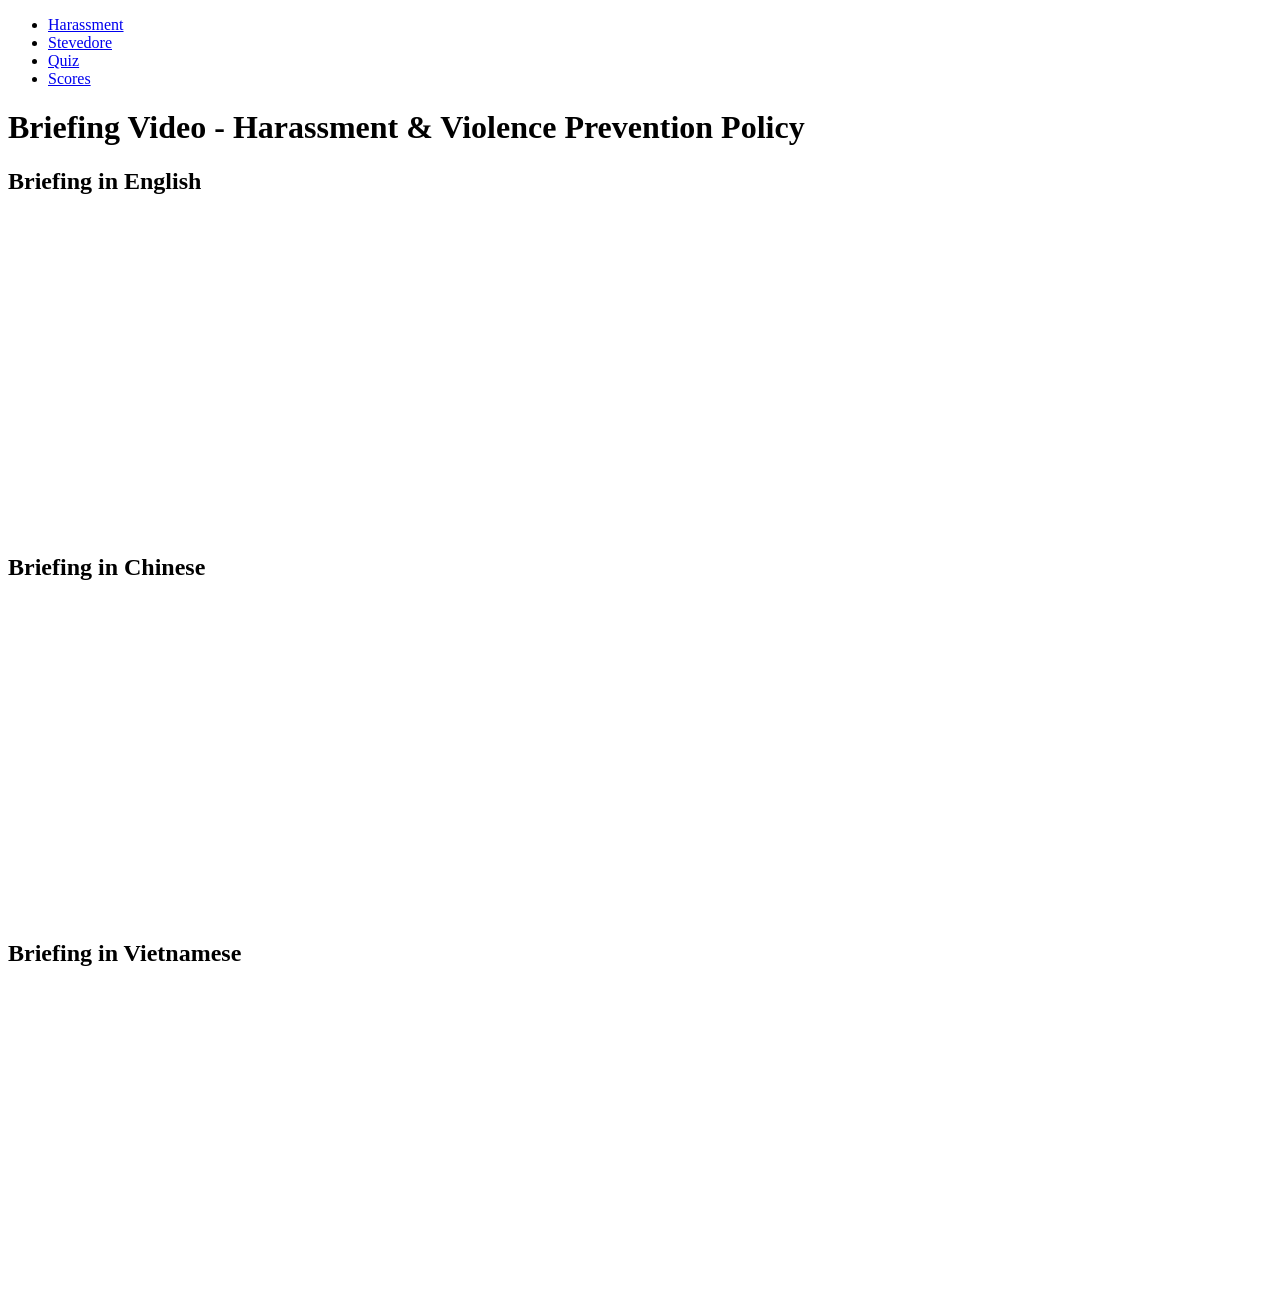
==== index.html @ 737272a7 "Create index.html" ====
<!DOCTYPE html>
<html lang="zh-TW">
<head>
    <meta charset="UTF-8">
    <meta name="viewport" content="width=device-width, initial-scale=1.0">
    <title>Harassment - Ship Briefing</title>
    <link rel="stylesheet" href="style.css">
    <style>
        nav {
            position: sticky !important;
            top: 0 !important;
            z-index: 1000 !important;
        }
    </style>
</head>
<body>
    <nav>
        <ul>
            <li><a href="index.html">Harassment</a></li>
            <li><a href="stevedore.html">Stevedore</a></li>
            <li><a href="quiz.html" class="quiz-btn">Quiz</a></li>
            <li><a href="scores.html">Scores</a></li>
        </ul>
    </nav>
    
    <main>
        <h1>Briefing Video - Harassment & Violence Prevention Policy</h1>
        
        <div class="video-section">
            <h2>Briefing in English</h2>
            <iframe src="https://drive.google.com/file/d/1atNf2AyeIFD1agQZOulrkzwBElAjkSom/preview" width="560" height="315" frameborder="0" allow="autoplay; fullscreen" allowfullscreen></iframe>
        </div>

        <div class="video-section">
            <h2>Briefing in Chinese</h2>
            <iframe src="https://drive.google.com/file/d/1HMPMbSAZPvUs6naJMUf2BOUKKUUCQRhz/preview" width="560" height="315" frameborder="0" allow="autoplay; fullscreen" allowfullscreen></iframe>
        </div>

        <div class="video-section">
            <h2>Briefing in Vietnamese</h2>
            <iframe src="https://drive.google.com/file/d/16ytghFmubyHStCCdfvyIfrXVwiiczQ-4/preview" width="560" height="315" frameborder="0" allow="autoplay; fullscreen" allowfullscreen></iframe>
        </div>
    </main>
</body>
</html>
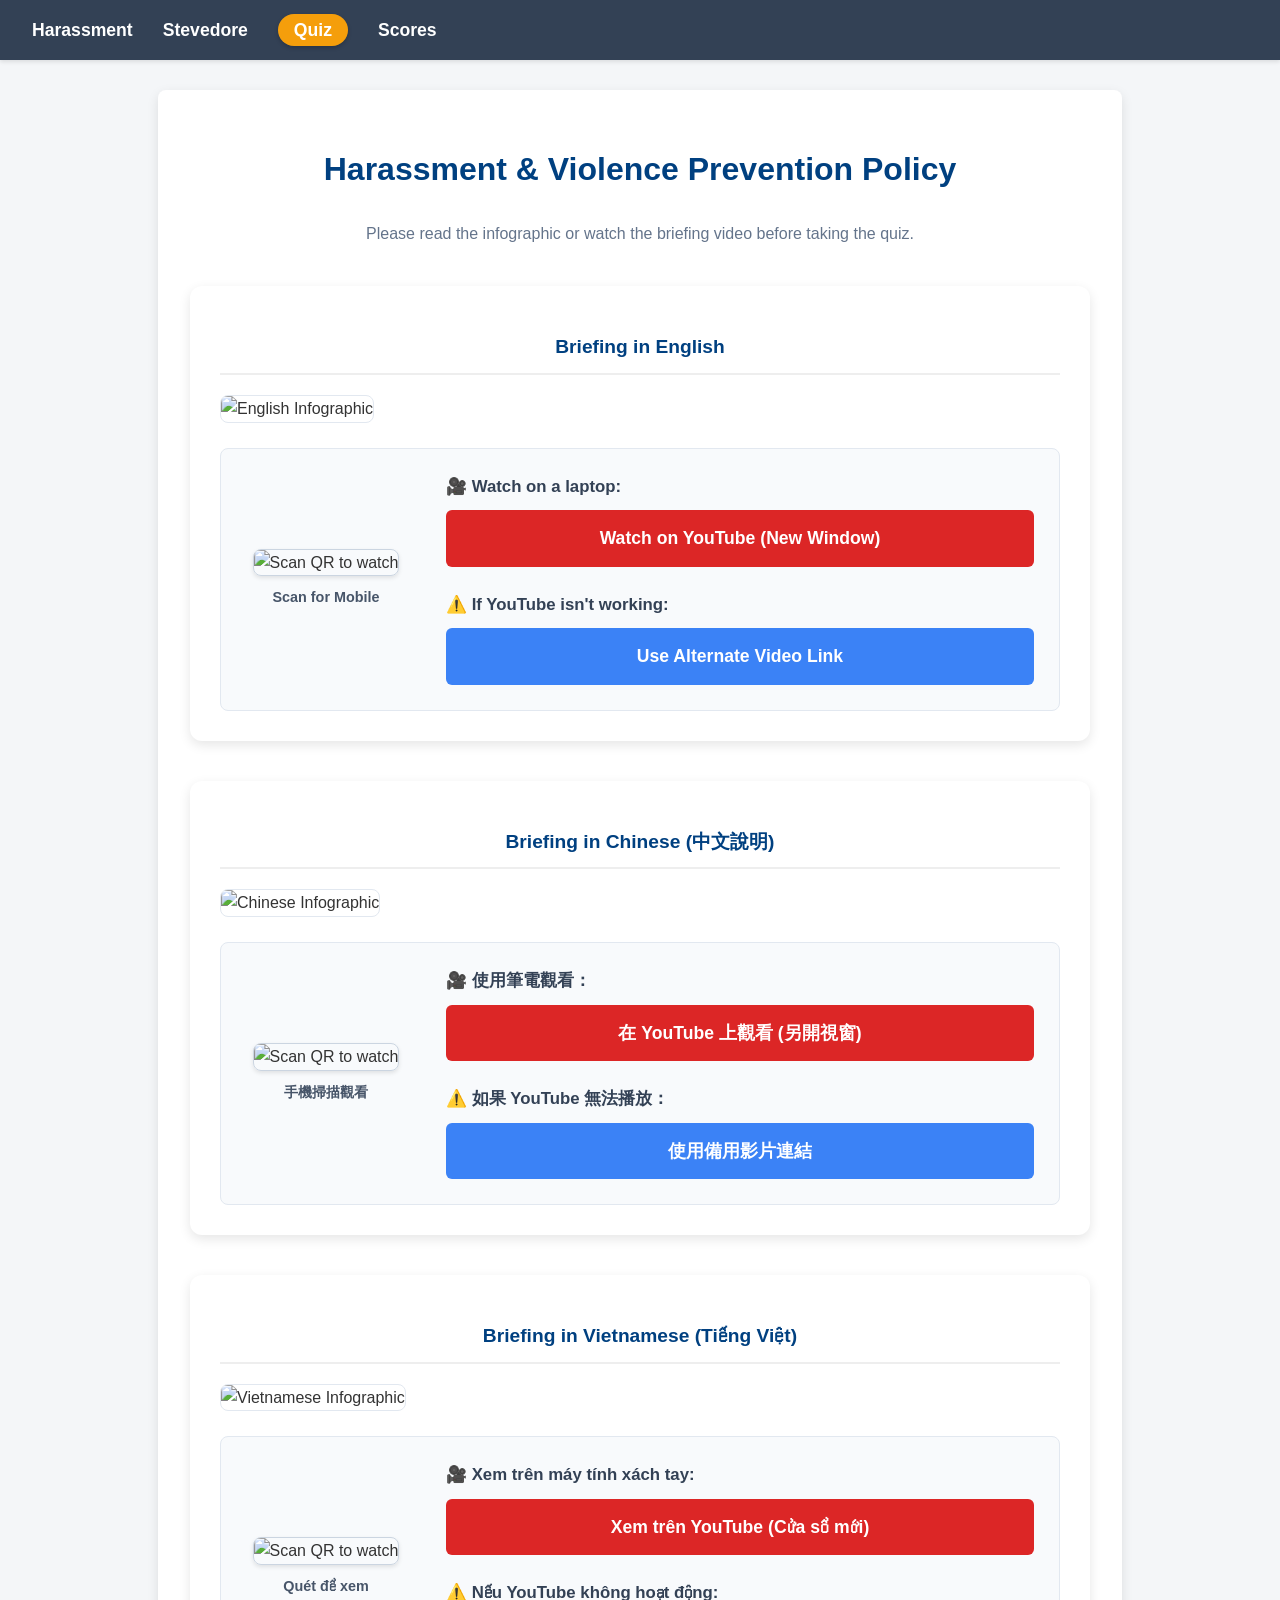
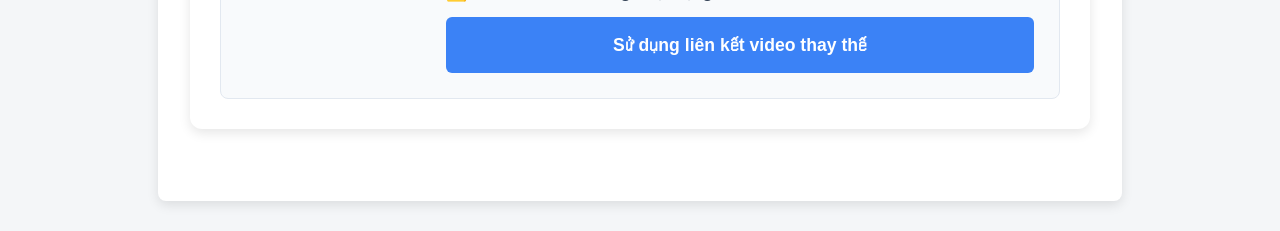
==== commit 55eadf91: "Update index.html" ====
--- a/index.html
+++ b/index.html
@@ -10,6 +10,121 @@
             position: sticky !important;
             top: 0 !important;
             z-index: 1000 !important;
+        }
+        
+        /* 頁面主要內容區域 */
+        .content-section {
+            background: #fff;
+            padding: 30px;
+            border-radius: 12px;
+            box-shadow: 0 4px 12px rgba(0,0,0,0.1);
+            margin-bottom: 40px;
+        }
+        .content-section h2 {
+            color: #004080;
+            border-bottom: 2px solid #eee;
+            padding-bottom: 10px;
+            margin-bottom: 20px;
+            text-align: center;
+        }
+
+        /* 資訊圖表樣式 */
+        .info-img {
+            width: 100%;
+            height: auto;
+            border-radius: 8px;
+            margin-bottom: 25px;
+            border: 1px solid #e2e8f0;
+        }
+
+        /* 底部控制區塊 (QR Code + 按鈕) */
+        .bottom-controls {
+            display: flex;
+            align-items: center;
+            gap: 40px;
+            background: #f8fafc;
+            padding: 25px;
+            border-radius: 8px;
+            border: 1px solid #e2e8f0;
+        }
+
+        /* 左側 QR Code */
+        .qr-container {
+            flex: 0 0 160px; /* 固定寬度 */
+            text-align: center;
+        }
+        .qr-container img {
+            width: 100%;
+            height: auto;
+            border-radius: 8px;
+            box-shadow: 0 2px 4px rgba(0,0,0,0.1);
+            border: 1px solid #cbd5e1;
+        }
+        .qr-container span {
+            display: block;
+            margin-top: 10px;
+            font-size: 0.9rem;
+            color: #475569;
+            font-weight: bold;
+        }
+
+        /* 右側按鈕連結區 */
+        .links-container {
+            flex: 1;
+            display: flex;
+            flex-direction: column;
+            gap: 15px;
+        }
+        .links-container p {
+            margin: 0 0 -5px 0; /* 微調與按鈕的間距 */
+            color: #334155;
+            font-weight: 600;
+            font-size: 1.05rem;
+        }
+
+        /* 按鈕共用樣式 */
+        .action-link {
+            display: inline-block;
+            padding: 14px 20px;
+            border-radius: 6px;
+            text-decoration: none;
+            font-weight: bold;
+            text-align: center;
+            transition: 0.2s;
+            font-size: 1.1rem;
+        }
+        /* YouTube 按鈕 */
+        .yt-link {
+            background: #dc2626; /* YouTube 紅色 */
+            color: white;
+        }
+        .yt-link:hover {
+            background: #b91c1c;
+            color: white;
+            text-decoration: none;
+            box-shadow: 0 4px 6px rgba(220, 38, 38, 0.3);
+        }
+        /* 替代網頁按鈕 */
+        .alt-link {
+            background: #3b82f6; /* 穩定的藍色 */
+            color: white;
+        }
+        .alt-link:hover {
+            background: #2563eb;
+            color: white;
+            text-decoration: none;
+            box-shadow: 0 4px 6px rgba(59, 130, 246, 0.3);
+        }
+
+        /* 響應式設計：手機版時改為上下排列 */
+        @media (max-width: 768px) {
+            .bottom-controls {
+                flex-direction: column;
+                text-align: center;
+                gap: 20px;
+            }
+            .qr-container { flex: 0 0 140px; }
+            .links-container { width: 100%; }
         }
     </style>
 </head>
@@ -24,21 +139,64 @@
     </nav>
     
     <main>
-        <h1>Briefing Video - Harassment & Violence Prevention Policy</h1>
+        <h1 style="color: #004080; border-bottom: none; margin-bottom: 10px;">Harassment & Violence Prevention Policy</h1>
+        <p style="text-align: center; color: #64748b; margin-bottom: 40px;">Please read the infographic or watch the briefing video before taking the quiz.</p>
         
-        <div class="video-section">
+        <div class="content-section">
             <h2>Briefing in English</h2>
-            <iframe src="https://drive.google.com/file/d/1atNf2AyeIFD1agQZOulrkzwBElAjkSom/preview" width="560" height="315" frameborder="0" allow="autoplay; fullscreen" allowfullscreen></iframe>
+            <img src="H-E.jpg" alt="English Infographic" class="info-img">
+            
+            <div class="bottom-controls">
+                <div class="qr-container">
+                    <img src="QR-E.jpg" alt="Scan QR to watch">
+                    <span>Scan for Mobile</span>
+                </div>
+                <div class="links-container">
+                    <p>🎥 Watch on a laptop:</p>
+                    <a href="https://www.youtube.com/watch?v=yP80RVxIHP4" target="_blank" class="action-link yt-link">Watch on YouTube (New Window)</a>
+                    
+                    <p style="margin-top: 10px;">⚠️ If YouTube isn't working:</p>
+                    <a href="https://briefing-gd.vercel.app/" target="_self" class="action-link alt-link">Use Alternate Video Link</a>
+                </div>
+            </div>
         </div>
 
-        <div class="video-section">
-            <h2>Briefing in Chinese</h2>
-            <iframe src="https://drive.google.com/file/d/1HMPMbSAZPvUs6naJMUf2BOUKKUUCQRhz/preview" width="560" height="315" frameborder="0" allow="autoplay; fullscreen" allowfullscreen></iframe>
+        <div class="content-section">
+            <h2>Briefing in Chinese (中文說明)</h2>
+            <img src="H-C.jpg" alt="Chinese Infographic" class="info-img">
+            
+            <div class="bottom-controls">
+                <div class="qr-container">
+                    <img src="QR-C.jpg" alt="Scan QR to watch">
+                    <span>手機掃描觀看</span>
+                </div>
+                <div class="links-container">
+                    <p>🎥 使用筆電觀看：</p>
+                    <a href="https://www.youtube.com/watch?v=OuN2ApAGF8M" target="_blank" class="action-link yt-link">在 YouTube 上觀看 (另開視窗)</a>
+                    
+                    <p style="margin-top: 10px;">⚠️ 如果 YouTube 無法播放：</p>
+                    <a href="https://briefing-gd.vercel.app/" target="_self" class="action-link alt-link">使用備用影片連結</a>
+                </div>
+            </div>
         </div>
 
-        <div class="video-section">
-            <h2>Briefing in Vietnamese</h2>
-            <iframe src="https://drive.google.com/file/d/16ytghFmubyHStCCdfvyIfrXVwiiczQ-4/preview" width="560" height="315" frameborder="0" allow="autoplay; fullscreen" allowfullscreen></iframe>
+        <div class="content-section">
+            <h2>Briefing in Vietnamese (Tiếng Việt)</h2>
+            <img src="H-V.jpg" alt="Vietnamese Infographic" class="info-img">
+            
+            <div class="bottom-controls">
+                <div class="qr-container">
+                    <img src="QR-V.jpg" alt="Scan QR to watch">
+                    <span>Quét để xem</span>
+                </div>
+                <div class="links-container">
+                    <p>🎥 Xem trên máy tính xách tay:</p>
+                    <a href="https://www.youtube.com/watch?v=7myuZBi0_0k" target="_blank" class="action-link yt-link">Xem trên YouTube (Cửa sổ mới)</a>
+                    
+                    <p style="margin-top: 10px;">⚠️ Nếu YouTube không hoạt động:</p>
+                    <a href="https://briefing-gd.vercel.app/" target="_self" class="action-link alt-link">Sử dụng liên kết video thay thế</a>
+                </div>
+            </div>
         </div>
     </main>
 </body>
--- a/style.css
+++ b/style.css
@@ -0,0 +1,82 @@
+body {
+    font-family: 'Segoe UI', Tahoma, Geneva, Verdana, sans-serif;
+    line-height: 1.6;
+    margin: 0;
+    padding: 0;
+    background-color: #f4f6f8;
+    color: #333;
+}
+
+nav {
+    background: #334155; /* Slate 沉穩深灰藍 */
+    color: #fff;
+    padding: 1rem 2rem;
+    box-shadow: 0 2px 4px rgba(0,0,0,0.1);
+}
+
+nav ul {
+    list-style: none;
+    padding: 0;
+    margin: 0;
+    display: flex;
+    gap: 30px;
+}
+
+nav a {
+    color: #fff;
+    text-decoration: none;
+    font-size: 1.1rem;
+    font-weight: bold;
+}
+
+nav a:hover {
+    text-decoration: underline;
+}
+
+main {
+    padding: 2rem;
+    max-width: 900px;
+    margin: 30px auto;
+    background: #fff;
+    border-radius: 8px;
+    box-shadow: 0 4px 12px rgba(0,0,0,0.1);
+}
+
+h1 {
+    text-align: center;
+    color: #004080;
+    border-bottom: 2px solid #eee;
+    padding-bottom: 10px;
+    margin-bottom: 30px;
+}
+
+h2 {
+    color: #555;
+    font-size: 1.2rem;
+}
+
+.video-section {
+    margin-bottom: 40px;
+    text-align: center;
+}
+
+iframe {
+    background-color: #111; /* 影片載入前顯示深底色 */
+    max-width: 100%;
+    border-radius: 8px;
+}
+/* --- Quiz 按鈕特別樣式 --- */
+nav a.quiz-btn {
+    background-color: #f59e0b; /* 醒目的橘黃色 */
+    color: white;
+    padding: 6px 16px;
+    border-radius: 20px;
+    box-shadow: 0 2px 4px rgba(0,0,0,0.2);
+    transition: all 0.3s ease;
+}
+
+nav a.quiz-btn:hover {
+    background-color: #d97706;
+    text-decoration: none;
+    transform: translateY(-2px);
+}
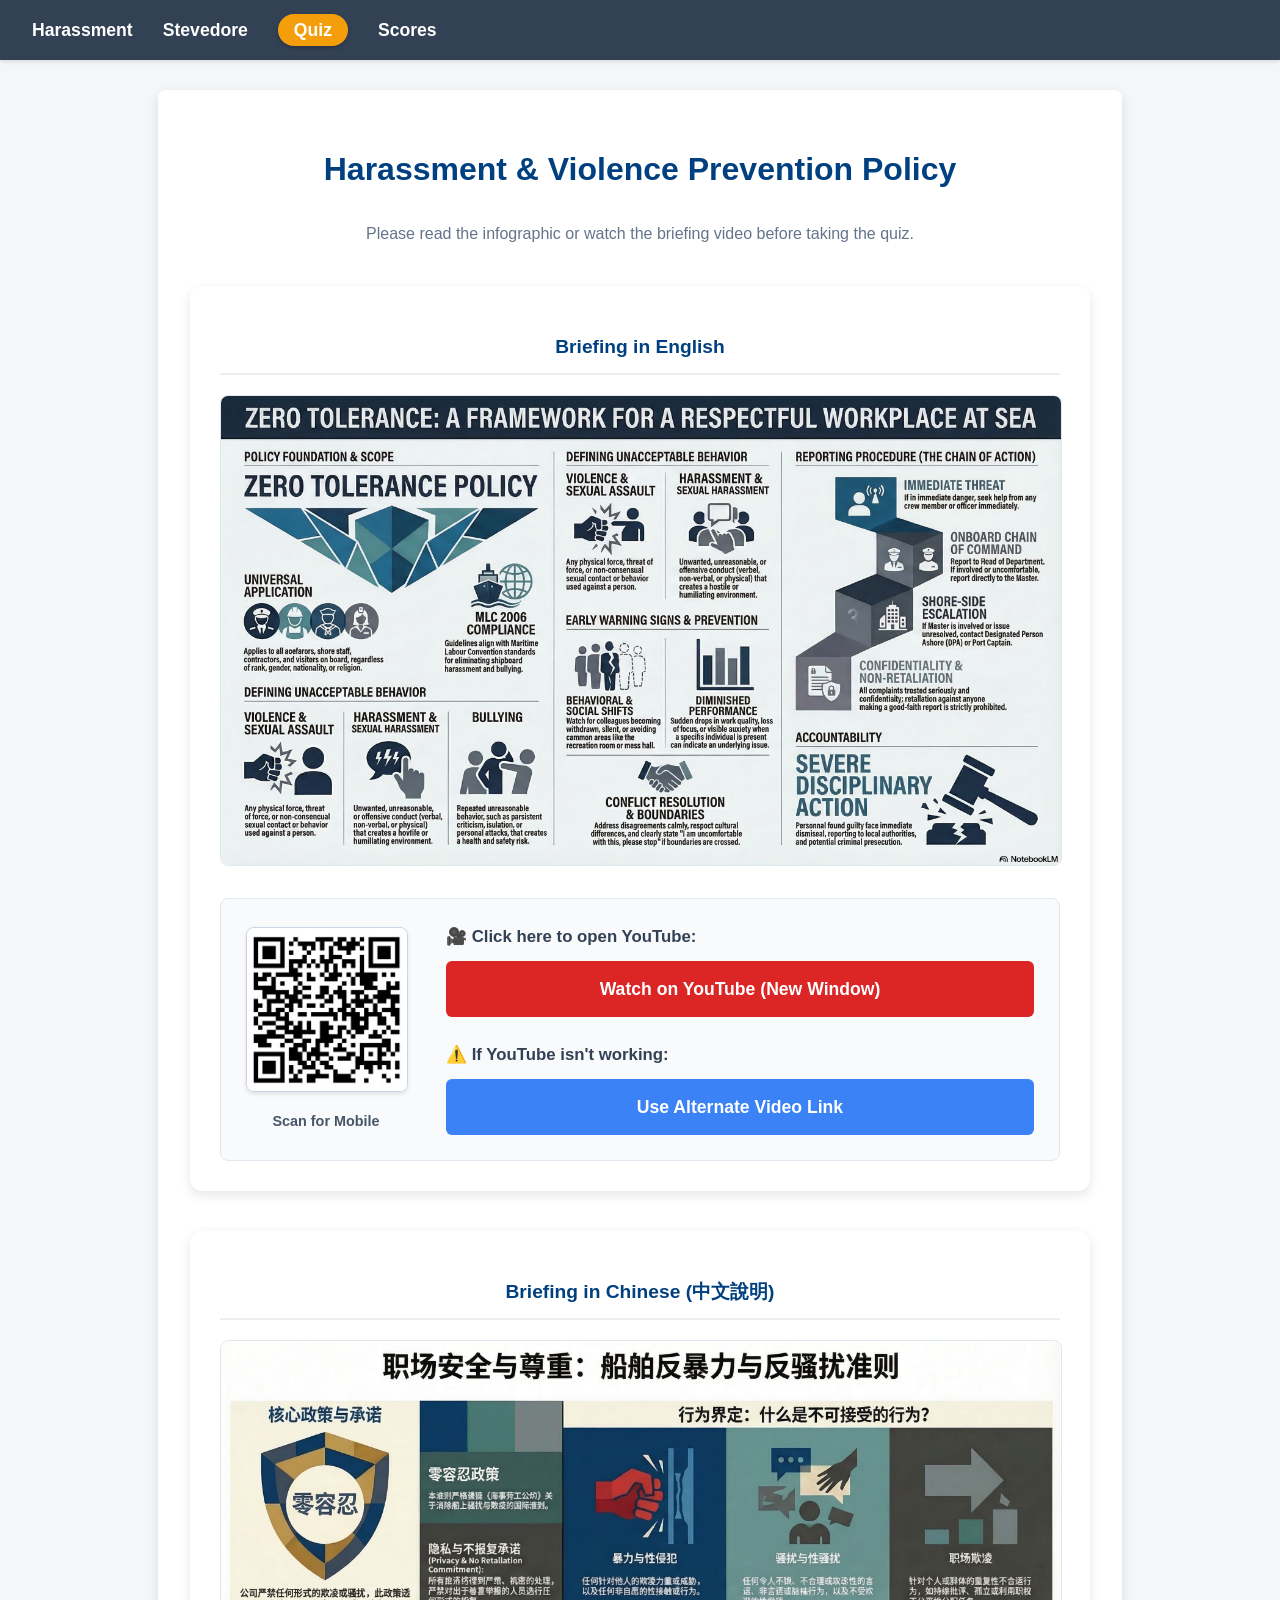
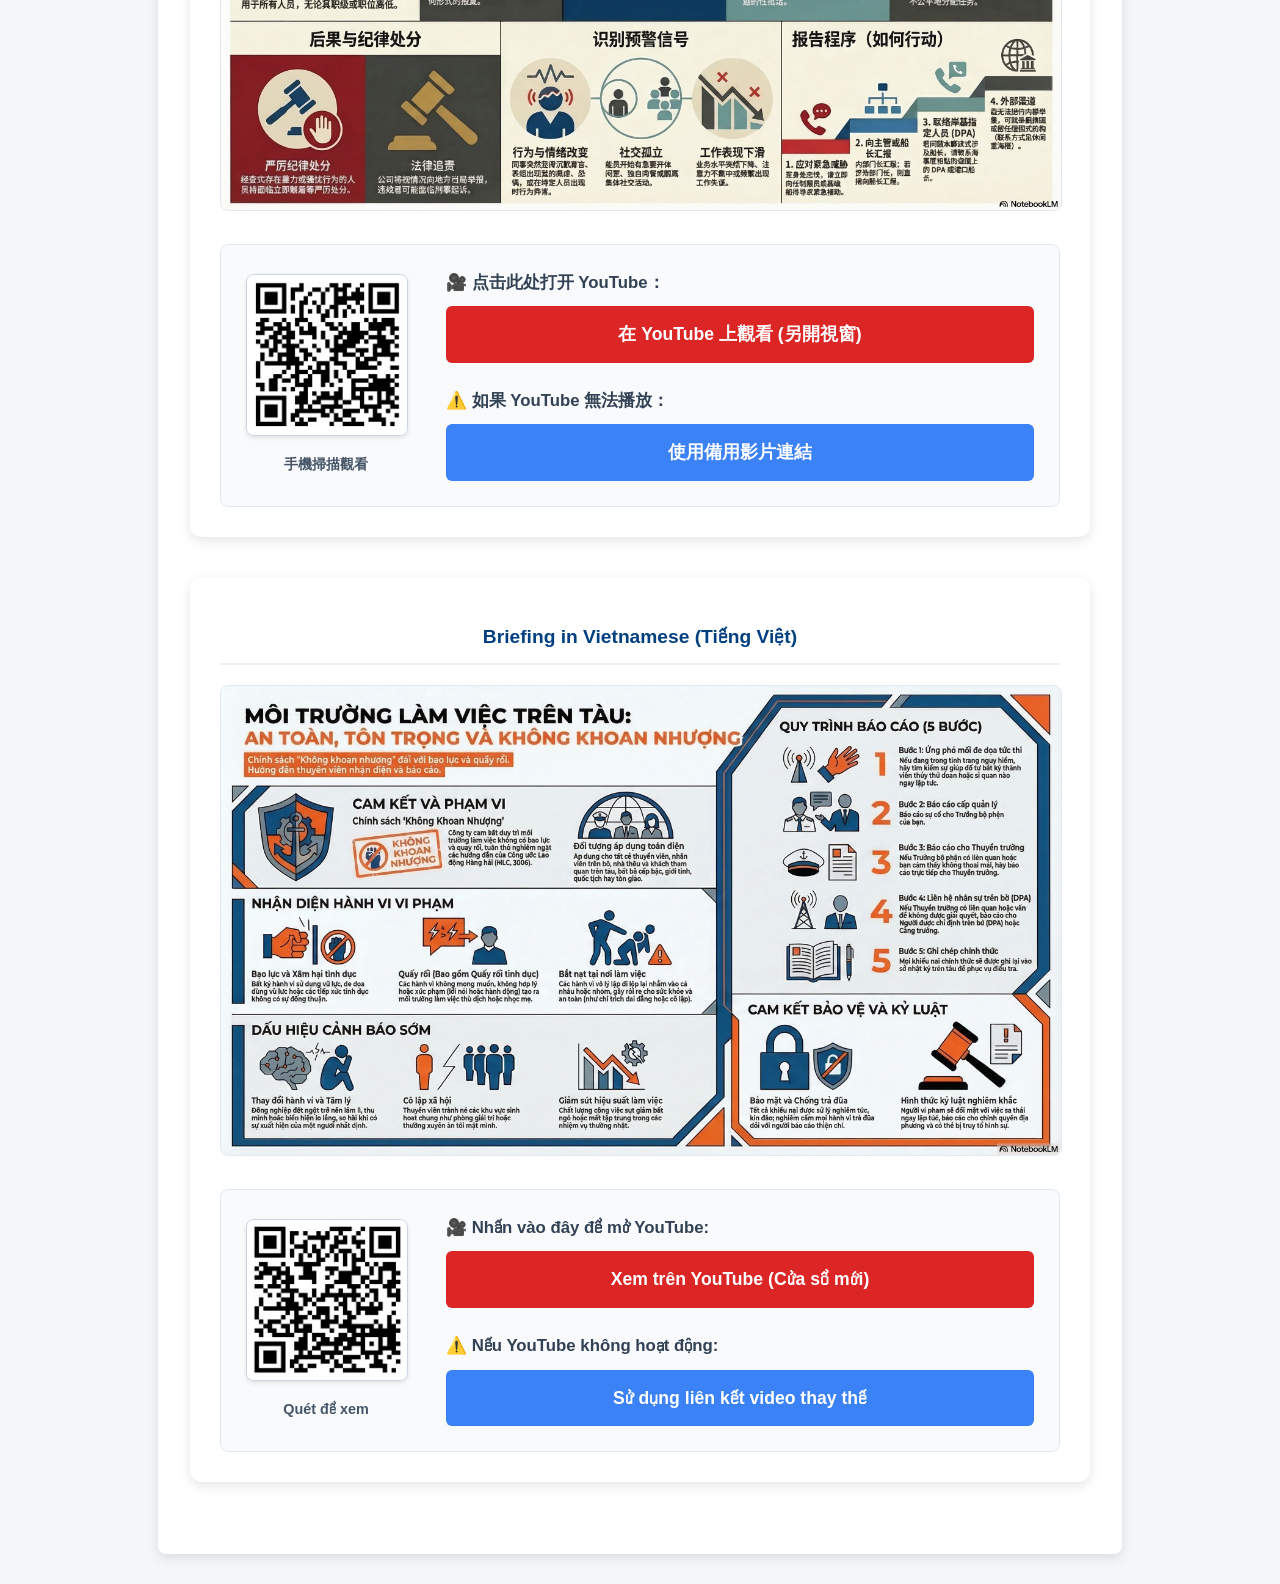
==== commit 75d978bb: "Update index.html" ====
--- a/index.html
+++ b/index.html
@@ -152,7 +152,7 @@
                     <span>Scan for Mobile</span>
                 </div>
                 <div class="links-container">
-                    <p>🎥 Watch on a laptop:</p>
+                    <p>🎥 Click here to open YouTube:</p>
                     <a href="https://www.youtube.com/watch?v=yP80RVxIHP4" target="_blank" class="action-link yt-link">Watch on YouTube (New Window)</a>
                     
                     <p style="margin-top: 10px;">⚠️ If YouTube isn't working:</p>
@@ -171,7 +171,7 @@
                     <span>手機掃描觀看</span>
                 </div>
                 <div class="links-container">
-                    <p>🎥 使用筆電觀看：</p>
+                    <p>🎥 点击此处打开 YouTube：</p>
                     <a href="https://www.youtube.com/watch?v=OuN2ApAGF8M" target="_blank" class="action-link yt-link">在 YouTube 上觀看 (另開視窗)</a>
                     
                     <p style="margin-top: 10px;">⚠️ 如果 YouTube 無法播放：</p>
@@ -190,7 +190,7 @@
                     <span>Quét để xem</span>
                 </div>
                 <div class="links-container">
-                    <p>🎥 Xem trên máy tính xách tay:</p>
+                    <p>🎥 Nhấn vào đây để mở YouTube:</p>
                     <a href="https://www.youtube.com/watch?v=7myuZBi0_0k" target="_blank" class="action-link yt-link">Xem trên YouTube (Cửa sổ mới)</a>
                     
                     <p style="margin-top: 10px;">⚠️ Nếu YouTube không hoạt động:</p>
